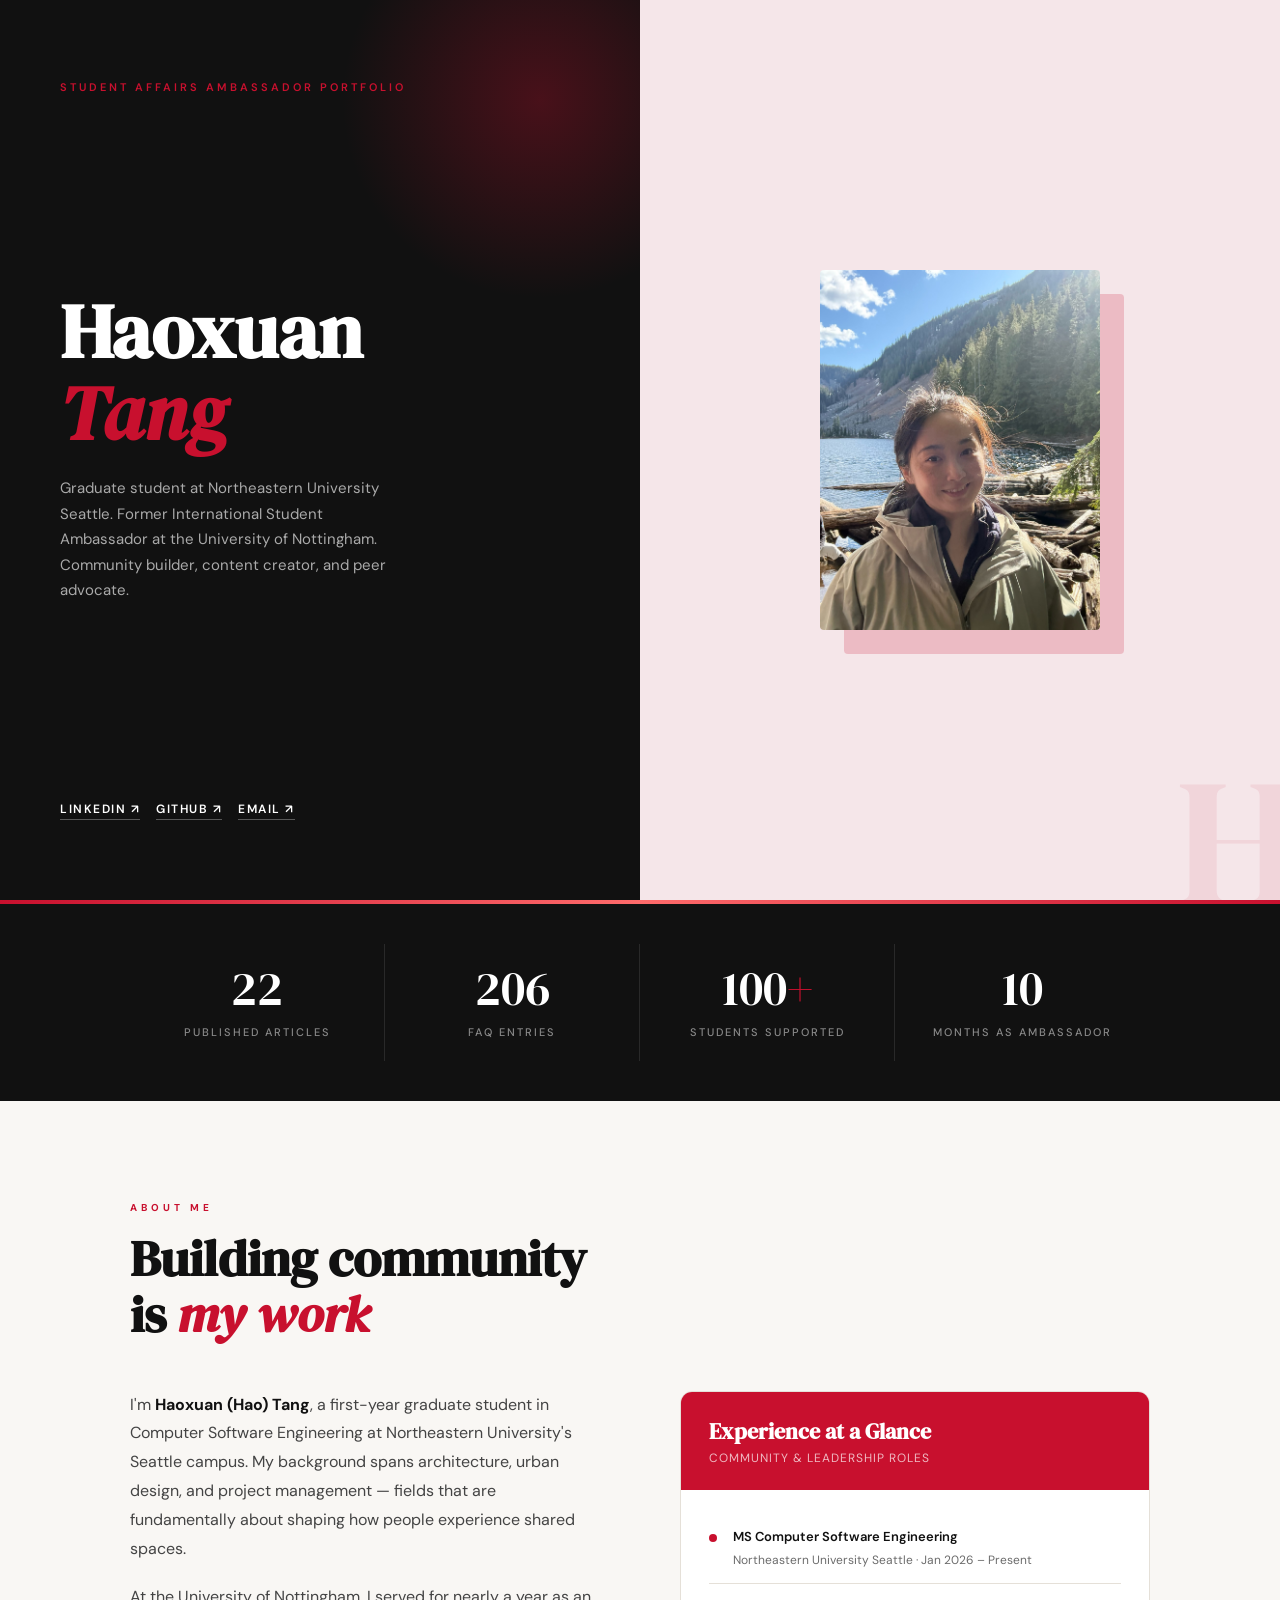
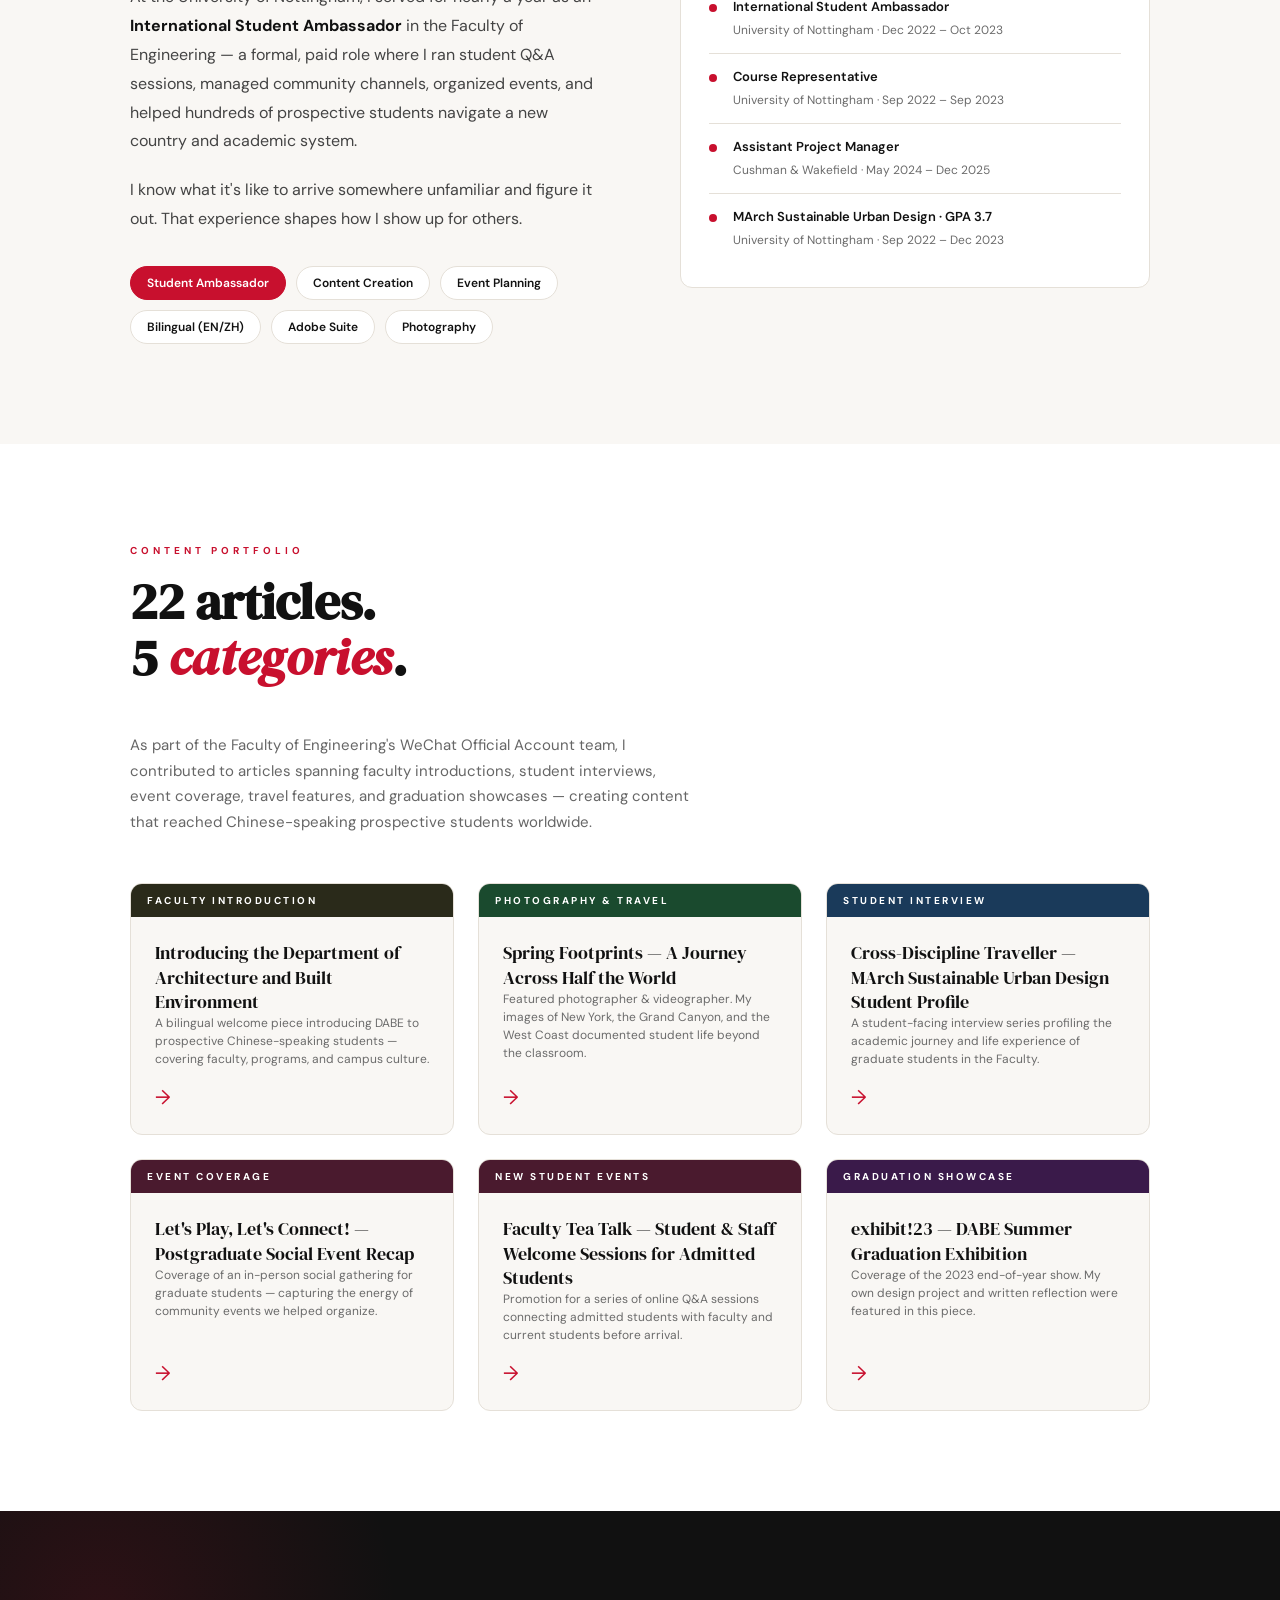
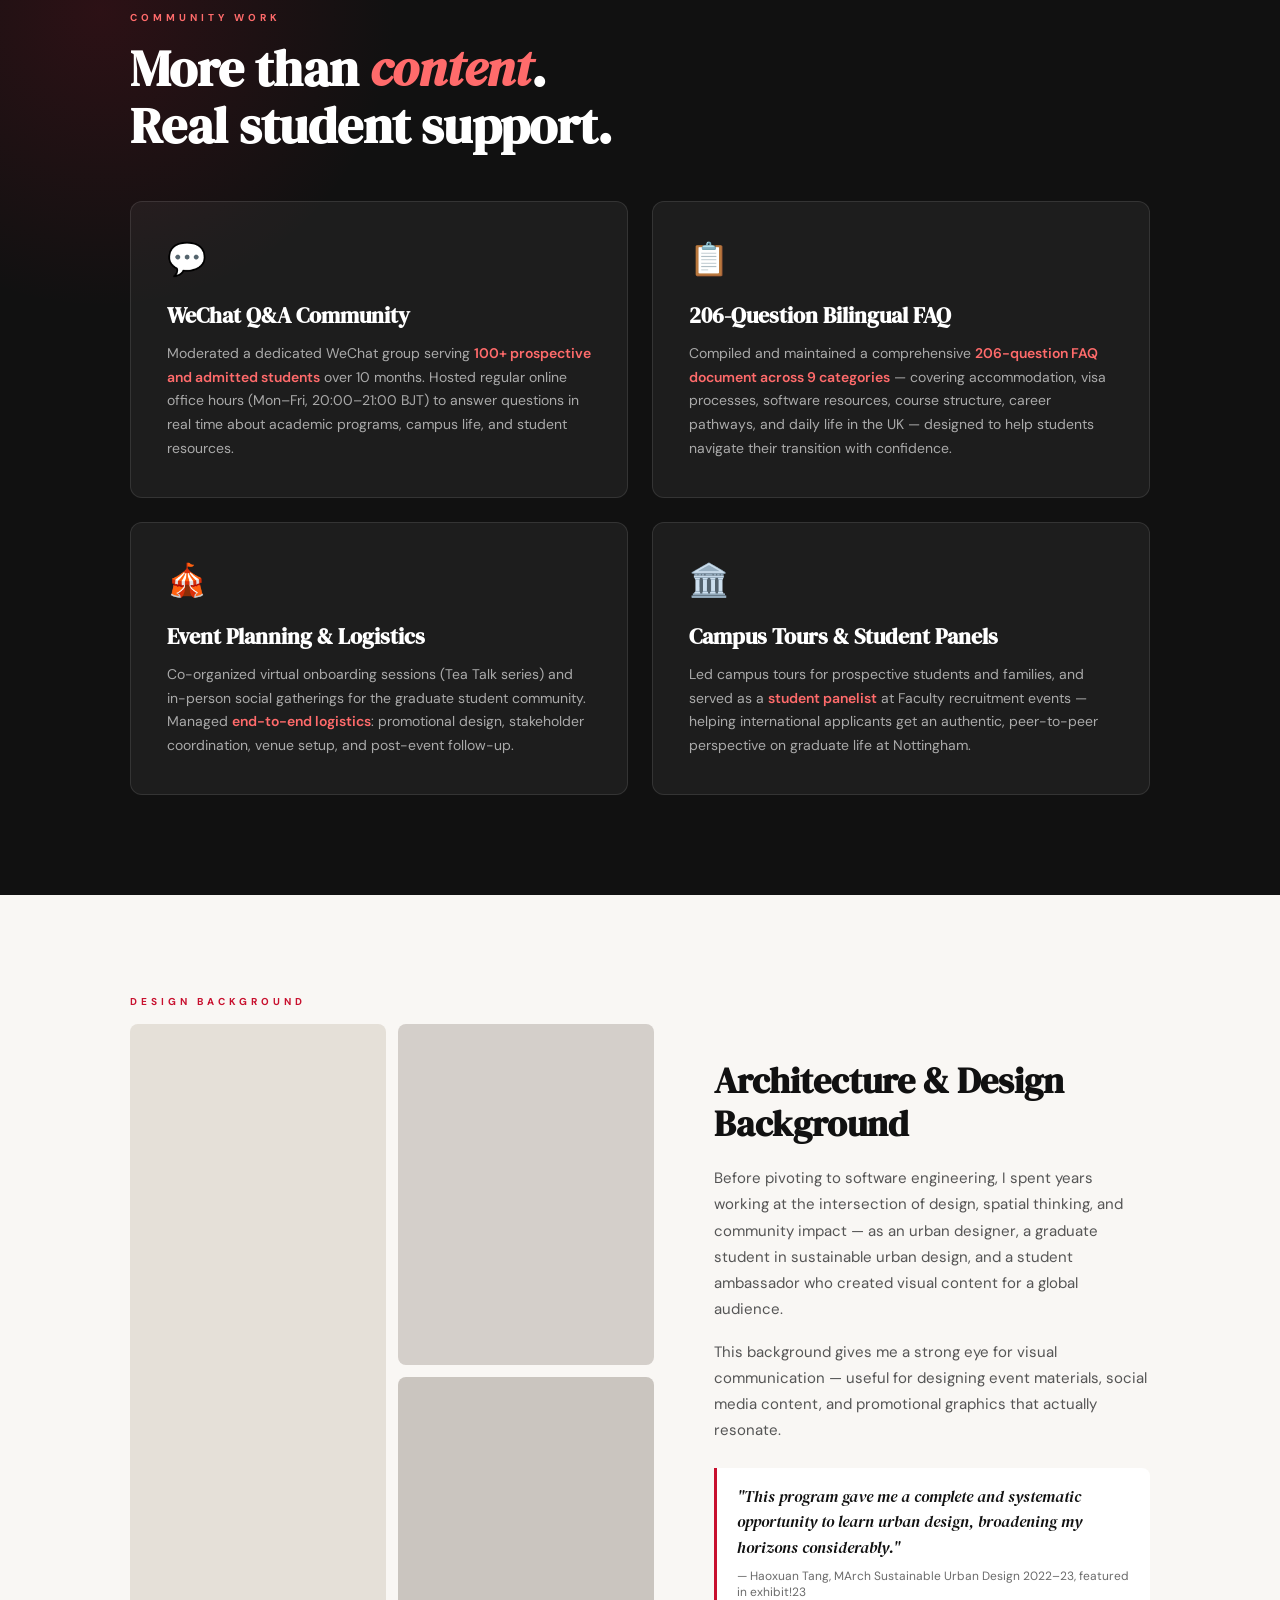
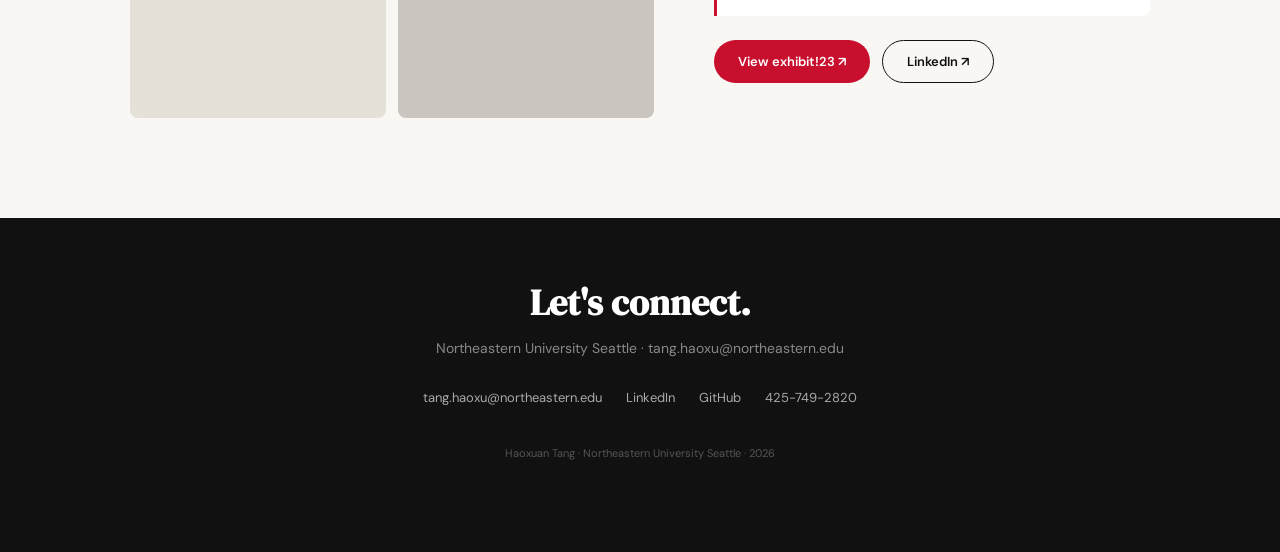
==== index.html @ a1c9014c "Add files via upload" ====
<!DOCTYPE html>
<html lang="en">
<head>
<meta charset="UTF-8">
<meta name="viewport" content="width=device-width, initial-scale=1.0">
<title>Haoxuan Tang — Student Affairs Ambassador Portfolio</title>
<link href="https://fonts.googleapis.com/css2?family=DM+Serif+Display:ital@0;1&family=DM+Sans:wght@300;400;500;600&display=swap" rel="stylesheet">
<style>
  :root {
    --red: #C8102E;
    --red-light: #f5e6e9;
    --black: #111111;
    --grey: #6b6b6b;
    --light: #f9f7f4;
    --white: #ffffff;
    --border: #e5e0d8;
  }

  * { margin: 0; padding: 0; box-sizing: border-box; }

  body {
    font-family: 'DM Sans', sans-serif;
    background: var(--light);
    color: var(--black);
    overflow-x: hidden;
  }

  /* HERO */
  .hero {
    min-height: 100vh;
    display: grid;
    grid-template-columns: 1fr 1fr;
    position: relative;
    overflow: hidden;
  }

  .hero-left {
    background: var(--black);
    padding: 80px 60px;
    display: flex;
    flex-direction: column;
    justify-content: space-between;
    position: relative;
    overflow: hidden;
  }

  .hero-left::before {
    content: '';
    position: absolute;
    top: -100px; right: -100px;
    width: 400px; height: 400px;
    border-radius: 50%;
    background: radial-gradient(circle, rgba(200,16,46,0.3) 0%, transparent 70%);
    pointer-events: none;
  }

  .hero-tag {
    font-size: 11px;
    font-weight: 600;
    letter-spacing: 3px;
    text-transform: uppercase;
    color: var(--red);
    opacity: 0;
    animation: fadeUp 0.8s 0.2s forwards;
  }

  .hero-name {
    font-family: 'DM Serif Display', serif;
    font-size: clamp(48px, 6vw, 80px);
    color: var(--white);
    line-height: 1.05;
    opacity: 0;
    animation: fadeUp 0.8s 0.4s forwards;
  }

  .hero-name em {
    font-style: italic;
    color: var(--red);
  }

  .hero-desc {
    font-size: 15px;
    color: #aaa;
    line-height: 1.7;
    max-width: 340px;
    opacity: 0;
    animation: fadeUp 0.8s 0.6s forwards;
  }

  .hero-links {
    display: flex;
    gap: 16px;
    opacity: 0;
    animation: fadeUp 0.8s 0.8s forwards;
  }

  .hero-link {
    font-size: 12px;
    font-weight: 600;
    letter-spacing: 1.5px;
    text-transform: uppercase;
    color: var(--white);
    text-decoration: none;
    border-bottom: 1px solid rgba(255,255,255,0.3);
    padding-bottom: 2px;
    transition: color 0.2s, border-color 0.2s;
  }
  .hero-link:hover { color: var(--red); border-color: var(--red); }

  .hero-right {
    background: var(--red-light);
    position: relative;
    overflow: hidden;
    display: flex;
    align-items: center;
    justify-content: center;
  }

  .hero-photo-wrap {
    width: 280px;
    height: 360px;
    border-radius: 4px;
    overflow: hidden;
    box-shadow: 24px 24px 0 rgba(200,16,46,0.2);
    opacity: 0;
    animation: fadeIn 1s 0.6s forwards;
    position: relative;
    z-index: 1;
  }

  .hero-photo-wrap img {
    width: 100%;
    height: 100%;
    object-fit: cover;
    object-position: center top;
    display: block;
  }

  .hero-deco {
    position: absolute;
    font-family: 'DM Serif Display', serif;
    font-size: 180px;
    color: rgba(200,16,46,0.08);
    bottom: -30px;
    right: -20px;
    line-height: 1;
    pointer-events: none;
  }

  /* SECTION LAYOUT */
  section {
    max-width: 1100px;
    margin: 0 auto;
    padding: 100px 40px;
  }

  .section-label {
    font-size: 10px;
    font-weight: 700;
    letter-spacing: 4px;
    text-transform: uppercase;
    color: var(--red);
    margin-bottom: 16px;
  }

  .section-title {
    font-family: 'DM Serif Display', serif;
    font-size: clamp(32px, 4vw, 52px);
    line-height: 1.1;
    color: var(--black);
    margin-bottom: 48px;
  }

  .section-title span {
    font-style: italic;
    color: var(--red);
  }

  /* STATS BAR */
  .stats-bar {
    background: var(--black);
    padding: 40px 0;
  }

  .stats-inner {
    max-width: 1100px;
    margin: 0 auto;
    padding: 0 40px;
    display: grid;
    grid-template-columns: repeat(4, 1fr);
    gap: 0;
  }

  .stat {
    text-align: center;
    padding: 20px;
    border-right: 1px solid rgba(255,255,255,0.1);
  }
  .stat:last-child { border-right: none; }

  .stat-num {
    font-family: 'DM Serif Display', serif;
    font-size: 48px;
    color: var(--white);
    display: block;
    line-height: 1;
    margin-bottom: 8px;
  }

  .stat-num em {
    color: var(--red);
    font-style: normal;
  }

  .stat-label {
    font-size: 11px;
    font-weight: 500;
    letter-spacing: 2px;
    text-transform: uppercase;
    color: #888;
  }

  /* ABOUT */
  .about-grid {
    display: grid;
    grid-template-columns: 1fr 1fr;
    gap: 80px;
    align-items: start;
  }

  .about-text p {
    font-size: 16px;
    line-height: 1.8;
    color: #444;
    margin-bottom: 20px;
  }

  .about-text p strong { color: var(--black); }

  .about-pills {
    display: flex;
    flex-wrap: wrap;
    gap: 10px;
    margin-top: 32px;
  }

  .pill {
    font-size: 12px;
    font-weight: 600;
    padding: 8px 16px;
    border-radius: 100px;
    background: var(--white);
    border: 1.5px solid var(--border);
    color: var(--black);
  }

  .pill.red { background: var(--red); color: var(--white); border-color: var(--red); }

  .about-card {
    background: var(--white);
    border: 1.5px solid var(--border);
    border-radius: 12px;
    overflow: hidden;
  }

  .about-card-header {
    background: var(--red);
    padding: 24px 28px;
  }

  .about-card-header h3 {
    font-family: 'DM Serif Display', serif;
    font-size: 22px;
    color: var(--white);
    margin-bottom: 4px;
  }

  .about-card-header p {
    font-size: 12px;
    color: rgba(255,255,255,0.7);
    letter-spacing: 1px;
  }

  .about-card-body {
    padding: 24px 28px;
  }

  .timeline-item {
    display: flex;
    gap: 16px;
    padding: 14px 0;
    border-bottom: 1px solid var(--border);
  }
  .timeline-item:last-child { border-bottom: none; }

  .timeline-dot {
    width: 8px;
    height: 8px;
    border-radius: 50%;
    background: var(--red);
    margin-top: 6px;
    flex-shrink: 0;
  }

  .timeline-text strong {
    display: block;
    font-size: 13px;
    font-weight: 600;
    color: var(--black);
    margin-bottom: 3px;
  }

  .timeline-text span {
    font-size: 12px;
    color: var(--grey);
  }

  /* ARTICLES GRID */
  .articles-section {
    background: var(--white);
    padding: 100px 0;
  }

  .articles-inner {
    max-width: 1100px;
    margin: 0 auto;
    padding: 0 40px;
  }

  .articles-grid {
    display: grid;
    grid-template-columns: repeat(3, 1fr);
    gap: 24px;
  }

  .article-card {
    border: 1.5px solid var(--border);
    border-radius: 12px;
    overflow: hidden;
    text-decoration: none;
    color: inherit;
    background: var(--light);
    transition: transform 0.2s, box-shadow 0.2s, border-color 0.2s;
    display: flex;
    flex-direction: column;
  }

  .article-card:hover {
    transform: translateY(-4px);
    box-shadow: 0 16px 40px rgba(0,0,0,0.08);
    border-color: var(--red);
  }

  .article-cat {
    padding: 10px 16px;
    font-size: 10px;
    font-weight: 700;
    letter-spacing: 2.5px;
    text-transform: uppercase;
    color: var(--white);
    background: var(--black);
  }

  .article-cat.photography { background: #1a4a2e; }
  .article-cat.interview { background: #1a3a5a; }
  .article-cat.event { background: #4a1a2e; }
  .article-cat.intro { background: #2a2a1a; }
  .article-cat.graduation { background: #3a1a4a; }

  .article-body {
    padding: 24px;
    flex: 1;
    display: flex;
    flex-direction: column;
    justify-content: space-between;
    gap: 16px;
  }

  .article-title {
    font-family: 'DM Serif Display', serif;
    font-size: 18px;
    line-height: 1.35;
    color: var(--black);
  }

  .article-note {
    font-size: 12px;
    color: var(--grey);
    line-height: 1.5;
  }

  .article-arrow {
    font-size: 20px;
    color: var(--red);
    margin-top: auto;
  }

  /* COMMUNITY SECTION */
  .community-section {
    background: var(--black);
    padding: 100px 0;
    position: relative;
    overflow: hidden;
  }

  .community-section::before {
    content: '';
    position: absolute;
    top: -200px; left: -200px;
    width: 600px; height: 600px;
    border-radius: 50%;
    background: radial-gradient(circle, rgba(200,16,46,0.15) 0%, transparent 70%);
    pointer-events: none;
  }

  .community-inner {
    max-width: 1100px;
    margin: 0 auto;
    padding: 0 40px;
    position: relative;
    z-index: 1;
  }

  .community-inner .section-label { color: #ff6b6b; }
  .community-inner .section-title { color: var(--white); }
  .community-inner .section-title span { color: #ff6b6b; }

  .community-grid {
    display: grid;
    grid-template-columns: 1fr 1fr;
    gap: 24px;
  }

  .community-card {
    background: rgba(255,255,255,0.05);
    border: 1px solid rgba(255,255,255,0.1);
    border-radius: 12px;
    padding: 36px;
    transition: background 0.2s, border-color 0.2s;
  }

  .community-card:hover {
    background: rgba(200,16,46,0.1);
    border-color: rgba(200,16,46,0.4);
  }

  .community-icon {
    font-size: 32px;
    margin-bottom: 20px;
  }

  .community-card h3 {
    font-family: 'DM Serif Display', serif;
    font-size: 22px;
    color: var(--white);
    margin-bottom: 12px;
  }

  .community-card p {
    font-size: 14px;
    color: #aaa;
    line-height: 1.7;
  }

  .community-highlight {
    color: #ff6b6b;
    font-weight: 600;
  }

  /* EXHIBIT SECTION */
  .exhibit-section {
    padding: 100px 0;
    background: var(--light);
  }

  .exhibit-inner {
    max-width: 1100px;
    margin: 0 auto;
    padding: 0 40px;
  }

  .exhibit-grid {
    display: grid;
    grid-template-columns: 1.2fr 1fr;
    gap: 60px;
    align-items: center;
  }

  .exhibit-images {
    display: grid;
    grid-template-columns: 1fr 1fr;
    gap: 12px;
  }

  .exhibit-img {
    border-radius: 8px;
    overflow: hidden;
    background: var(--border);
    aspect-ratio: 3/4;
  }

  .exhibit-img img {
    width: 100%;
    height: 100%;
    object-fit: cover;
    display: block;
  }

  .exhibit-img.tall {
    grid-row: span 2;
    aspect-ratio: auto;
  }

  .exhibit-text h2 {
    font-family: 'DM Serif Display', serif;
    font-size: 36px;
    color: var(--black);
    line-height: 1.2;
    margin-bottom: 20px;
  }

  .exhibit-text p {
    font-size: 15px;
    color: #555;
    line-height: 1.75;
    margin-bottom: 16px;
  }

  .exhibit-quote {
    border-left: 3px solid var(--red);
    padding: 16px 20px;
    background: var(--white);
    border-radius: 0 8px 8px 0;
    margin: 24px 0;
  }

  .exhibit-quote p {
    font-family: 'DM Serif Display', serif;
    font-style: italic;
    font-size: 16px;
    color: var(--black);
    line-height: 1.6;
    margin: 0;
  }

  .exhibit-quote cite {
    display: block;
    font-size: 12px;
    font-style: normal;
    color: var(--grey);
    margin-top: 8px;
    font-family: 'DM Sans', sans-serif;
  }

  .btn {
    display: inline-flex;
    align-items: center;
    gap: 8px;
    font-size: 13px;
    font-weight: 600;
    padding: 12px 24px;
    border-radius: 100px;
    text-decoration: none;
    transition: all 0.2s;
  }

  .btn-red {
    background: var(--red);
    color: var(--white);
  }
  .btn-red:hover { background: #a00c24; transform: translateY(-2px); }

  .btn-outline {
    background: transparent;
    color: var(--black);
    border: 1.5px solid var(--black);
  }
  .btn-outline:hover { background: var(--black); color: var(--white); }

  /* FOOTER */
  footer {
    background: var(--black);
    padding: 60px 40px;
    text-align: center;
  }

  footer h2 {
    font-family: 'DM Serif Display', serif;
    font-size: 36px;
    color: var(--white);
    margin-bottom: 12px;
  }

  footer p {
    font-size: 14px;
    color: #888;
    margin-bottom: 32px;
  }

  footer .footer-links {
    display: flex;
    justify-content: center;
    gap: 24px;
    flex-wrap: wrap;
  }

  footer a {
    font-size: 13px;
    color: #aaa;
    text-decoration: none;
    transition: color 0.2s;
  }
  footer a:hover { color: var(--red); }

  /* DIVIDER */
  .red-stripe {
    height: 4px;
    background: linear-gradient(90deg, var(--red) 0%, #ff6b6b 50%, var(--red) 100%);
  }

  /* ANIMATIONS */
  @keyframes fadeUp {
    from { opacity: 0; transform: translateY(24px); }
    to { opacity: 1; transform: translateY(0); }
  }

  @keyframes fadeIn {
    from { opacity: 0; }
    to { opacity: 1; }
  }

  /* RESPONSIVE */
  @media (max-width: 768px) {
    .hero { grid-template-columns: 1fr; }
    .hero-right { display: none; }
    .hero-left { padding: 60px 32px; min-height: 100vh; }
    .stats-inner { grid-template-columns: repeat(2, 1fr); }
    .about-grid { grid-template-columns: 1fr; gap: 40px; }
    .articles-grid { grid-template-columns: 1fr; }
    .community-grid { grid-template-columns: 1fr; }
    .exhibit-grid { grid-template-columns: 1fr; }
    section { padding: 60px 24px; }
  }
</style>
</head>
<body>

<!-- HERO -->
<div class="hero">
  <div class="hero-left">
    <div class="hero-tag">Student Affairs Ambassador Portfolio</div>
    <div>
      <h1 class="hero-name">Haoxuan<br><em>Tang</em></h1>
      <p class="hero-desc" style="margin-top: 24px;">
        Graduate student at Northeastern University Seattle. Former International Student Ambassador at the University of Nottingham. Community builder, content creator, and peer advocate.
      </p>
    </div>
    <div class="hero-links">
      <a class="hero-link" href="https://linkedin.com/in/haoxuan-tang" target="_blank">LinkedIn ↗</a>
      <a class="hero-link" href="https://github.com/thxsyyd" target="_blank">GitHub ↗</a>
      <a class="hero-link" href="mailto:tang.haoxu@northeastern.edu">Email ↗</a>
    </div>
  </div>
  <div class="hero-right">
    <div class="hero-photo-wrap">
      <img src="photo.jpg" alt="Haoxuan Tang">
    </div>
    <div class="hero-deco">H</div>
  </div>
</div>

<div class="red-stripe"></div>

<!-- STATS -->
<div class="stats-bar">
  <div class="stats-inner">
    <div class="stat">
      <span class="stat-num">22</span>
      <span class="stat-label">Published Articles</span>
    </div>
    <div class="stat">
      <span class="stat-num">206</span>
      <span class="stat-label">FAQ Entries</span>
    </div>
    <div class="stat">
      <span class="stat-num">100<em>+</em></span>
      <span class="stat-label">Students Supported</span>
    </div>
    <div class="stat">
      <span class="stat-num">10</span>
      <span class="stat-label">Months as Ambassador</span>
    </div>
  </div>
</div>

<!-- ABOUT -->
<section>
  <div class="section-label">About Me</div>
  <h2 class="section-title">Building community<br>is <span>my work</span></h2>
  <div class="about-grid">
    <div class="about-text">
      <p>
        I'm <strong>Haoxuan (Hao) Tang</strong>, a first-year graduate student in Computer Software Engineering at Northeastern University's Seattle campus. My background spans architecture, urban design, and project management — fields that are fundamentally about shaping how people experience shared spaces.
      </p>
      <p>
        At the University of Nottingham, I served for nearly a year as an <strong>International Student Ambassador</strong> in the Faculty of Engineering — a formal, paid role where I ran student Q&A sessions, managed community channels, organized events, and helped hundreds of prospective students navigate a new country and academic system.
      </p>
      <p>
        I know what it's like to arrive somewhere unfamiliar and figure it out. That experience shapes how I show up for others.
      </p>
      <div class="about-pills">
        <span class="pill red">Student Ambassador</span>
        <span class="pill">Content Creation</span>
        <span class="pill">Event Planning</span>
        <span class="pill">Bilingual (EN/ZH)</span>
        <span class="pill">Adobe Suite</span>
        <span class="pill">Photography</span>
      </div>
    </div>
    <div class="about-card">
      <div class="about-card-header">
        <h3>Experience at a Glance</h3>
        <p>COMMUNITY & LEADERSHIP ROLES</p>
      </div>
      <div class="about-card-body">
        <div class="timeline-item">
          <div class="timeline-dot"></div>
          <div class="timeline-text">
            <strong>MS Computer Software Engineering</strong>
            <span>Northeastern University Seattle · Jan 2026 – Present</span>
          </div>
        </div>
        <div class="timeline-item">
          <div class="timeline-dot"></div>
          <div class="timeline-text">
            <strong>International Student Ambassador</strong>
            <span>University of Nottingham · Dec 2022 – Oct 2023</span>
          </div>
        </div>
        <div class="timeline-item">
          <div class="timeline-dot"></div>
          <div class="timeline-text">
            <strong>Course Representative</strong>
            <span>University of Nottingham · Sep 2022 – Sep 2023</span>
          </div>
        </div>
        <div class="timeline-item">
          <div class="timeline-dot"></div>
          <div class="timeline-text">
            <strong>Assistant Project Manager</strong>
            <span>Cushman & Wakefield · May 2024 – Dec 2025</span>
          </div>
        </div>
        <div class="timeline-item">
          <div class="timeline-dot"></div>
          <div class="timeline-text">
            <strong>MArch Sustainable Urban Design · GPA 3.7</strong>
            <span>University of Nottingham · Sep 2022 – Dec 2023</span>
          </div>
        </div>
      </div>
    </div>
  </div>
</section>

<!-- ARTICLES -->
<div class="articles-section">
  <div class="articles-inner">
    <div class="section-label">Content Portfolio</div>
    <h2 class="section-title">22 articles.<br>5 <span>categories</span>.</h2>
    <p style="font-size: 15px; color: #666; max-width: 560px; line-height: 1.7; margin-bottom: 48px;">
      As part of the Faculty of Engineering's WeChat Official Account team, I contributed to articles spanning faculty introductions, student interviews, event coverage, travel features, and graduation showcases — creating content that reached Chinese-speaking prospective students worldwide.
    </p>
    <div class="articles-grid">

      <a class="article-card" href="https://mp.weixin.qq.com/s/pUFeaziDn0aZ1Q9PI30xNg" target="_blank">
        <div class="article-cat intro">Faculty Introduction</div>
        <div class="article-body">
          <div>
            <div class="article-title">Introducing the Department of Architecture and Built Environment</div>
            <p class="article-note">A bilingual welcome piece introducing DABE to prospective Chinese-speaking students — covering faculty, programs, and campus culture.</p>
          </div>
          <div class="article-arrow">→</div>
        </div>
      </a>

      <a class="article-card" href="https://mp.weixin.qq.com/s/BxEfrUN9aWN9B1WUOaKZow" target="_blank">
        <div class="article-cat photography">Photography & Travel</div>
        <div class="article-body">
          <div>
            <div class="article-title">Spring Footprints — A Journey Across Half the World</div>
            <p class="article-note">Featured photographer & videographer. My images of New York, the Grand Canyon, and the West Coast documented student life beyond the classroom.</p>
          </div>
          <div class="article-arrow">→</div>
        </div>
      </a>

      <a class="article-card" href="https://mp.weixin.qq.com/s/5hW7W_nUIax9yd9GjvuDyg" target="_blank">
        <div class="article-cat interview">Student Interview</div>
        <div class="article-body">
          <div>
            <div class="article-title">Cross-Discipline Traveller — MArch Sustainable Urban Design Student Profile</div>
            <p class="article-note">A student-facing interview series profiling the academic journey and life experience of graduate students in the Faculty.</p>
          </div>
          <div class="article-arrow">→</div>
        </div>
      </a>

      <a class="article-card" href="https://mp.weixin.qq.com/s/C7ZsGOHgADBNdX8War-DRA" target="_blank">
        <div class="article-cat event">Event Coverage</div>
        <div class="article-body">
          <div>
            <div class="article-title">Let's Play, Let's Connect! — Postgraduate Social Event Recap</div>
            <p class="article-note">Coverage of an in-person social gathering for graduate students — capturing the energy of community events we helped organize.</p>
          </div>
          <div class="article-arrow">→</div>
        </div>
      </a>

      <a class="article-card" href="https://mp.weixin.qq.com/s/-G84pFWUOhnH3OxMvIGQ-g" target="_blank">
        <div class="article-cat event">New Student Events</div>
        <div class="article-body">
          <div>
            <div class="article-title">Faculty Tea Talk — Student & Staff Welcome Sessions for Admitted Students</div>
            <p class="article-note">Promotion for a series of online Q&A sessions connecting admitted students with faculty and current students before arrival.</p>
          </div>
          <div class="article-arrow">→</div>
        </div>
      </a>

      <a class="article-card" href="https://mp.weixin.qq.com/s?__biz=Mzk0NDMyMDE4Nw==&mid=2247501667&idx=5&sn=88e5f6a3615aaffca00acece2029efa9" target="_blank">
        <div class="article-cat graduation">Graduation Showcase</div>
        <div class="article-body">
          <div>
            <div class="article-title">exhibit!23 — DABE Summer Graduation Exhibition</div>
            <p class="article-note">Coverage of the 2023 end-of-year show. My own design project and written reflection were featured in this piece.</p>
          </div>
          <div class="article-arrow">→</div>
        </div>
      </a>

    </div>
  </div>
</div>

<!-- COMMUNITY -->
<div class="community-section">
  <div class="community-inner">
    <div class="section-label">Community Work</div>
    <h2 class="section-title">More than <span>content</span>.<br>Real student support.</h2>
    <div class="community-grid">

      <div class="community-card">
        <div class="community-icon">💬</div>
        <h3>WeChat Q&A Community</h3>
        <p>
          Moderated a dedicated WeChat group serving <span class="community-highlight">100+ prospective and admitted students</span> over 10 months. Hosted regular online office hours (Mon–Fri, 20:00–21:00 BJT) to answer questions in real time about academic programs, campus life, and student resources.
        </p>
      </div>

      <div class="community-card">
        <div class="community-icon">📋</div>
        <h3>206-Question Bilingual FAQ</h3>
        <p>
          Compiled and maintained a comprehensive <span class="community-highlight">206-question FAQ document across 9 categories</span> — covering accommodation, visa processes, software resources, course structure, career pathways, and daily life in the UK — designed to help students navigate their transition with confidence.
        </p>
      </div>

      <div class="community-card">
        <div class="community-icon">🎪</div>
        <h3>Event Planning & Logistics</h3>
        <p>
          Co-organized virtual onboarding sessions (Tea Talk series) and in-person social gatherings for the graduate student community. Managed <span class="community-highlight">end-to-end logistics</span>: promotional design, stakeholder coordination, venue setup, and post-event follow-up.
        </p>
      </div>

      <div class="community-card">
        <div class="community-icon">🏛️</div>
        <h3>Campus Tours & Student Panels</h3>
        <p>
          Led campus tours for prospective students and families, and served as a <span class="community-highlight">student panelist</span> at Faculty recruitment events — helping international applicants get an authentic, peer-to-peer perspective on graduate life at Nottingham.
        </p>
      </div>

    </div>
  </div>
</div>

<!-- EXHIBIT -->
<div class="exhibit-section">
  <div class="exhibit-inner">
    <div class="section-label">Design Background</div>
    <div class="exhibit-grid">
      <div class="exhibit-images">
        <div class="exhibit-img tall">
          <img src="https://www.nottingham.ac.uk/engineering/images/2023-abe-exhibit/postgraduate-taught/ruoming-fang/3-perspective.png"
               alt="exhibit!23 postgraduate project"
               onerror="this.style.display='none'; this.parentElement.style.background='#e5e0d8';">
        </div>
        <div class="exhibit-img">
          <img src="https://www.nottingham.ac.uk/engineering/images/2023-abe-exhibit/year-three/michael-tanjaya/4-view-from-across-the-river.png"
               alt="exhibit!23 year three project"
               onerror="this.style.display='none'; this.parentElement.style.background='#d4cfca';">
        </div>
        <div class="exhibit-img">
          <img src="https://www.nottingham.ac.uk/engineering/images/2023-abe-exhibit/year-five/anna-longley/2-marshland.png"
               alt="exhibit!23 year five project"
               onerror="this.style.display='none'; this.parentElement.style.background='#cac5bf';">
        </div>
      </div>
      <div class="exhibit-text">
        <h2>Architecture & Design Background</h2>
        <p>
          Before pivoting to software engineering, I spent years working at the intersection of design, spatial thinking, and community impact — as an urban designer, a graduate student in sustainable urban design, and a student ambassador who created visual content for a global audience.
        </p>
        <p>
          This background gives me a strong eye for visual communication — useful for designing event materials, social media content, and promotional graphics that actually resonate.
        </p>
        <div class="exhibit-quote">
          <p>"This program gave me a complete and systematic opportunity to learn urban design, broadening my horizons considerably."</p>
          <cite>— Haoxuan Tang, MArch Sustainable Urban Design 2022–23, featured in exhibit!23</cite>
        </div>
        <div style="display: flex; gap: 12px; flex-wrap: wrap; margin-top: 8px;">
          <a class="btn btn-red" href="https://www.nottingham.ac.uk/engineering/departments/abe/exhibitions/2023/index.aspx" target="_blank">View exhibit!23 ↗</a>
          <a class="btn btn-outline" href="https://linkedin.com/in/haoxuan-tang" target="_blank">LinkedIn ↗</a>
        </div>
      </div>
    </div>
  </div>
</div>

<!-- FOOTER -->
<footer>
  <h2>Let's connect.</h2>
  <p>Northeastern University Seattle · tang.haoxu@northeastern.edu</p>
  <div class="footer-links">
    <a href="mailto:tang.haoxu@northeastern.edu">tang.haoxu@northeastern.edu</a>
    <a href="https://linkedin.com/in/haoxuan-tang" target="_blank">LinkedIn</a>
    <a href="https://github.com/thxsyyd" target="_blank">GitHub</a>
    <a href="tel:4257492820">425-749-2820</a>
  </div>
  <p style="margin-top: 40px; font-size: 11px; color: #555;">
    Haoxuan Tang · Northeastern University Seattle · 2026
  </p>
</footer>

</body>
</html>
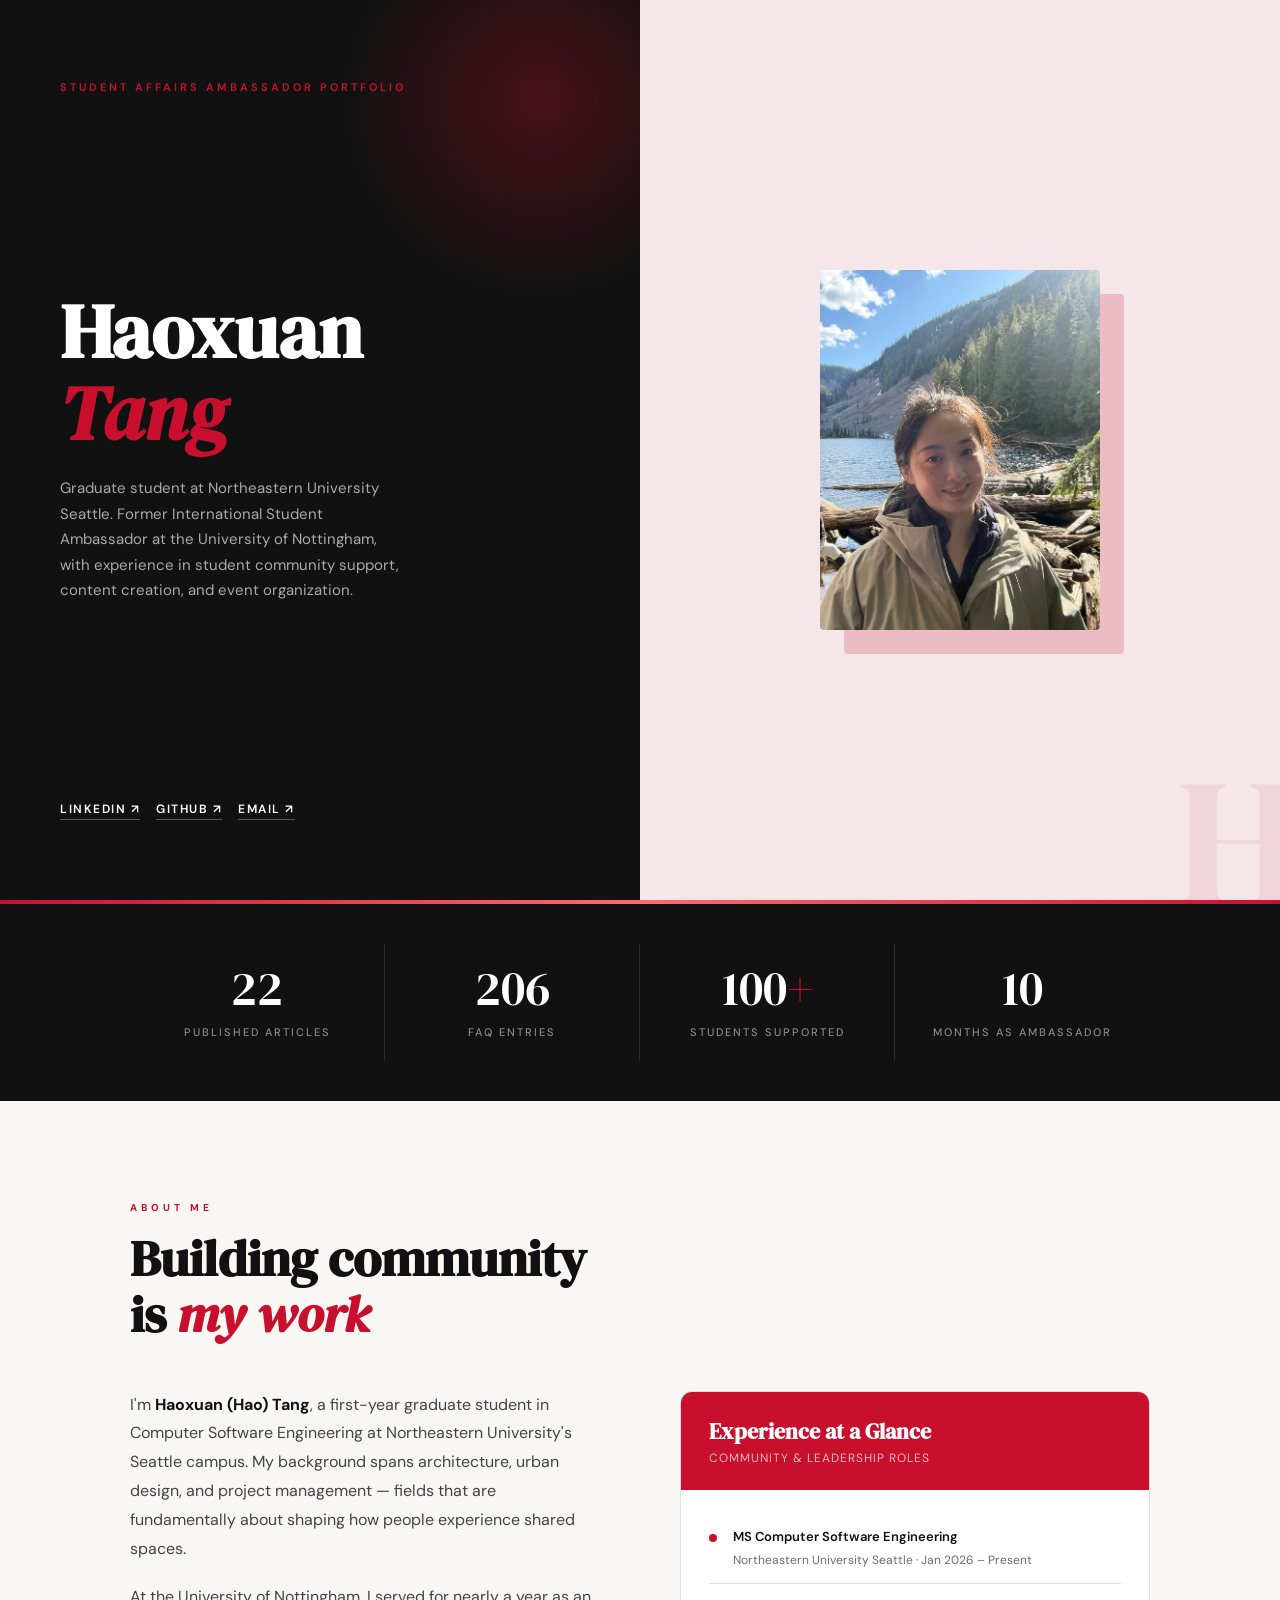
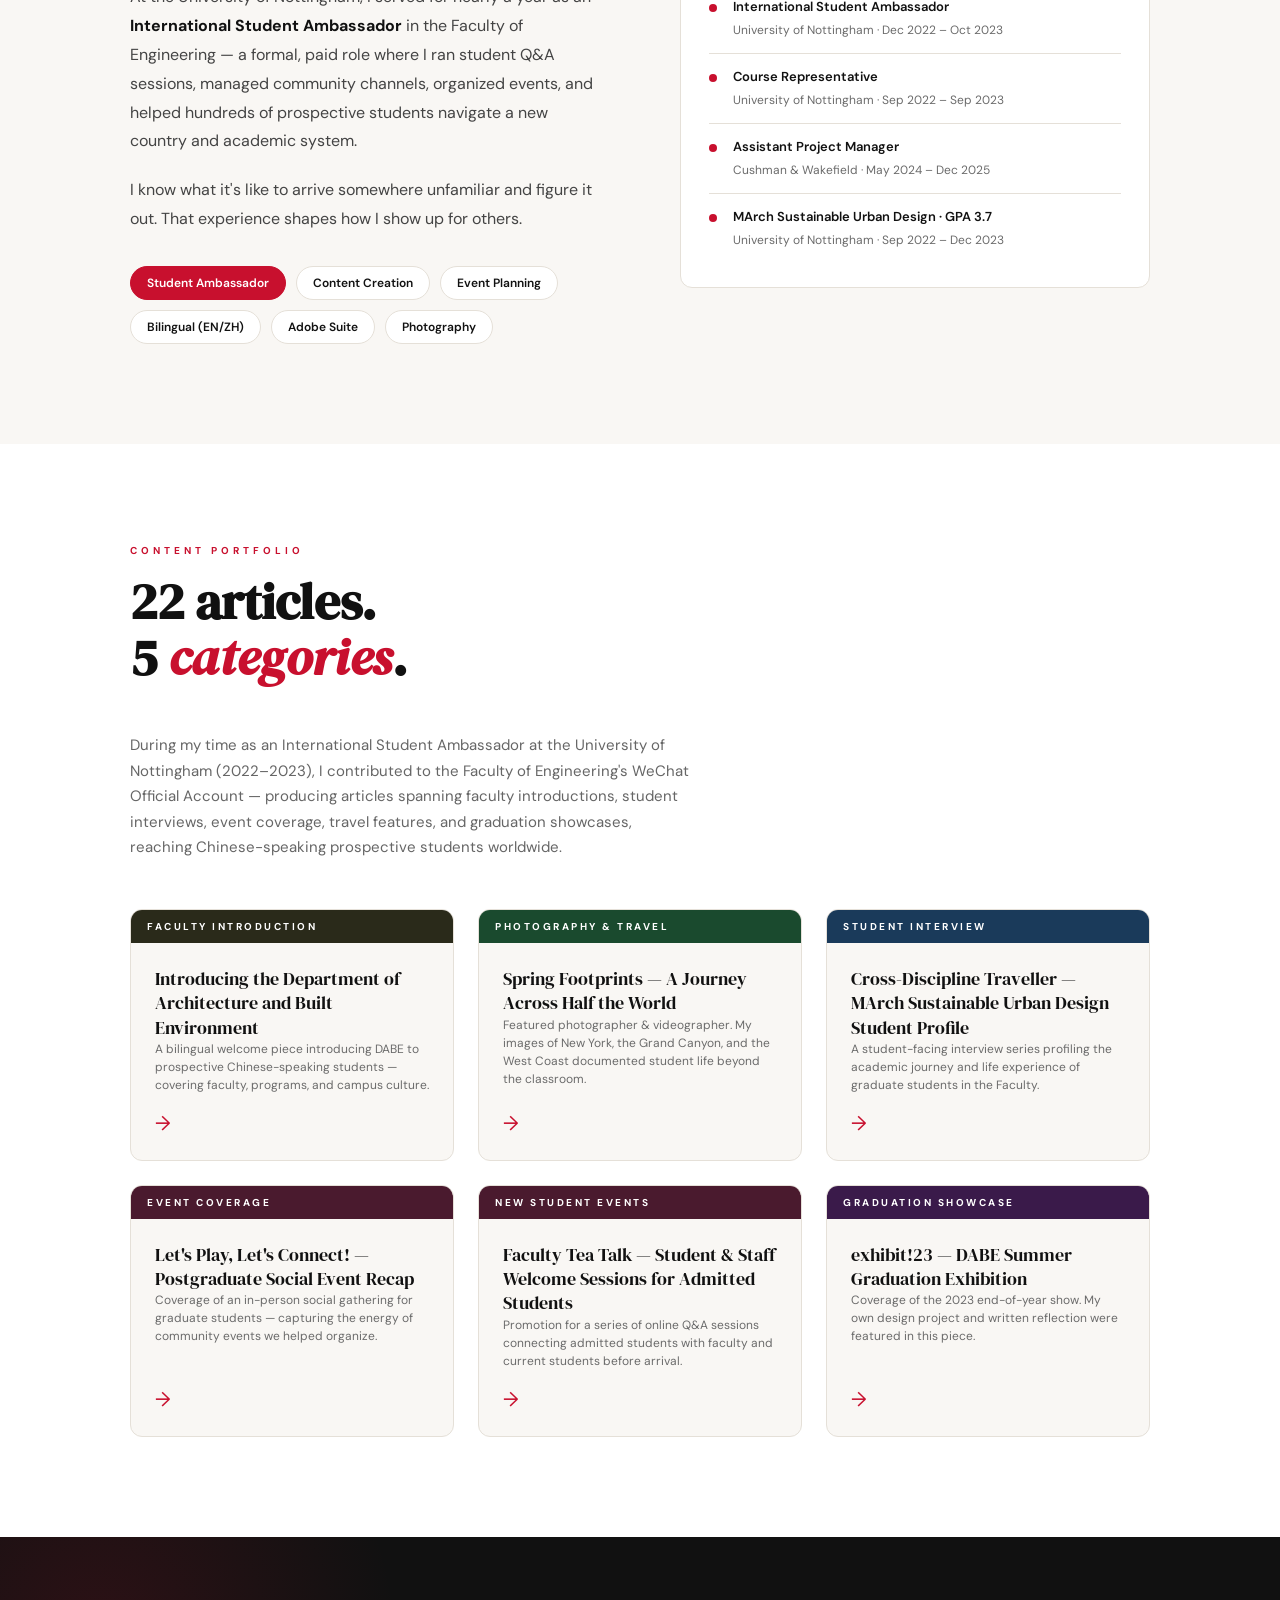
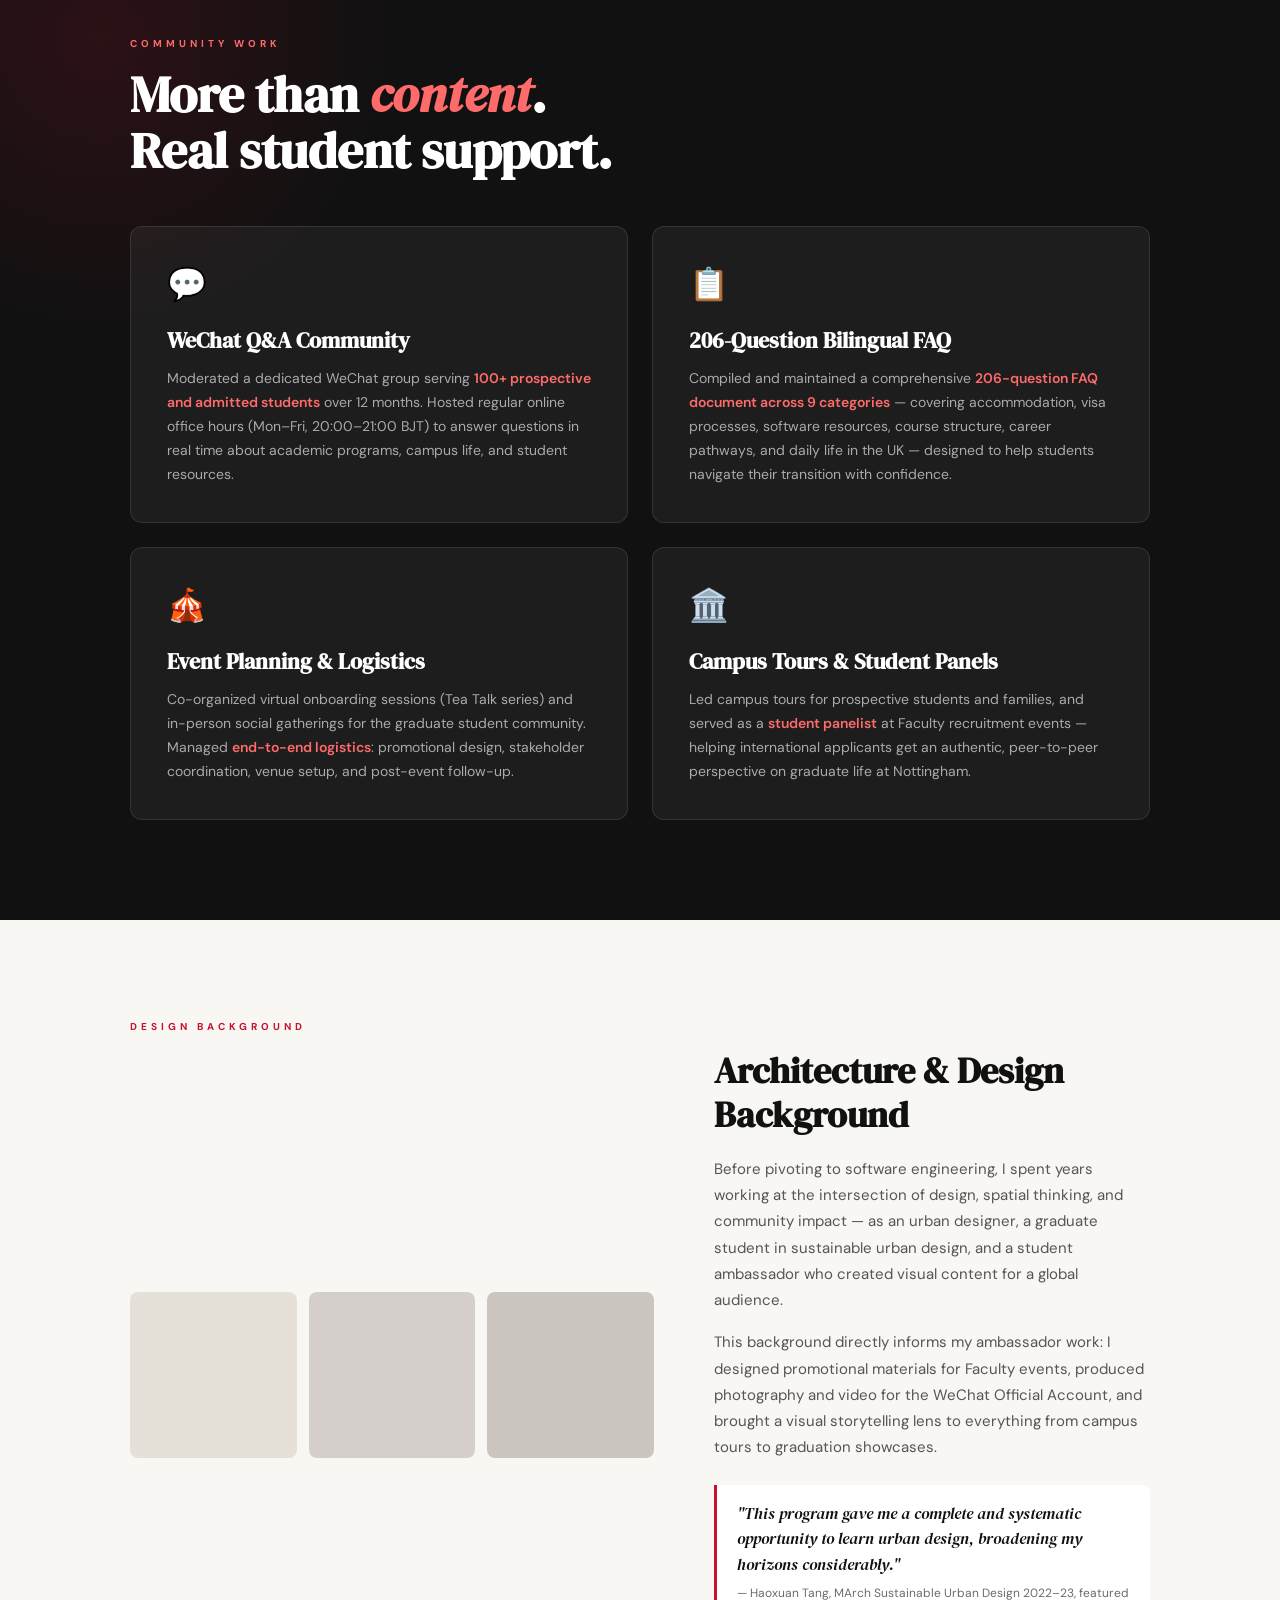
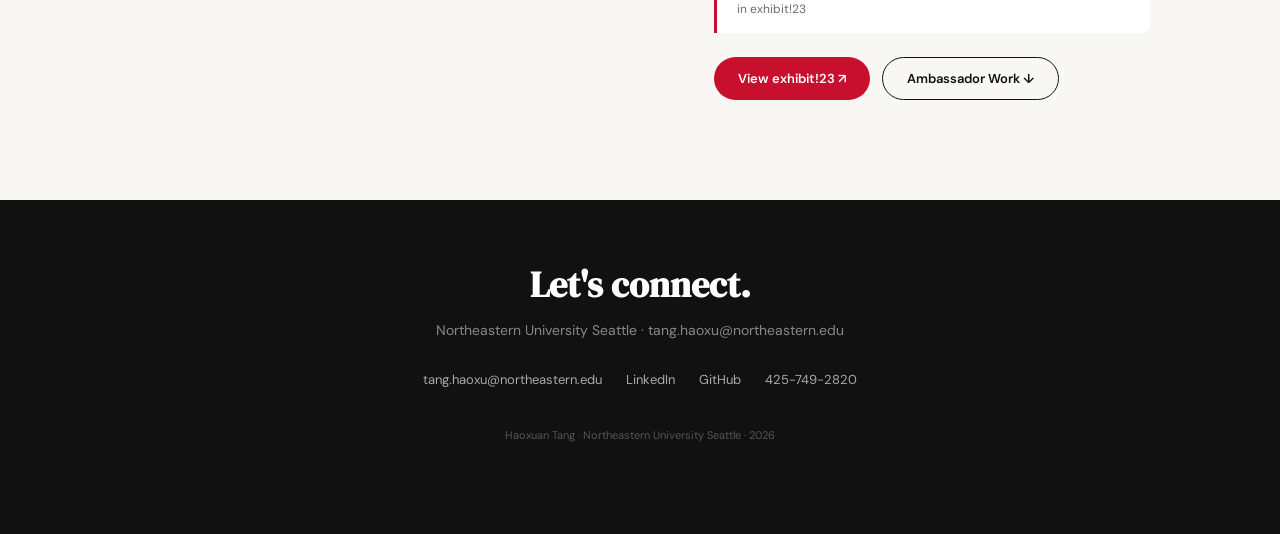
==== commit 07e34a7c: "Add files via upload" ====
--- a/index.html
+++ b/index.html
@@ -252,8 +252,12 @@
     background: var(--white);
     border: 1.5px solid var(--border);
     color: var(--black);
-  }
-
+    text-decoration: none;
+    transition: background 0.2s, border-color 0.2s, color 0.2s;
+    cursor: pointer;
+  }
+
+  a.pill:hover { background: var(--black); color: var(--white); border-color: var(--black); }
   .pill.red { background: var(--red); color: var(--white); border-color: var(--red); }
 
   .about-card {
@@ -652,7 +656,7 @@
     <div>
       <h1 class="hero-name">Haoxuan<br><em>Tang</em></h1>
       <p class="hero-desc" style="margin-top: 24px;">
-        Graduate student at Northeastern University Seattle. Former International Student Ambassador at the University of Nottingham. Community builder, content creator, and peer advocate.
+        Graduate student at Northeastern University Seattle. Former International Student Ambassador at the University of Nottingham, with experience in student community support, content creation, and event organization.
       </p>
     </div>
     <div class="hero-links">
@@ -710,11 +714,11 @@
       </p>
       <div class="about-pills">
         <span class="pill red">Student Ambassador</span>
-        <span class="pill">Content Creation</span>
-        <span class="pill">Event Planning</span>
+        <a class="pill" href="#articles">Content Creation</a>
+        <a class="pill" href="#community">Event Planning</a>
         <span class="pill">Bilingual (EN/ZH)</span>
-        <span class="pill">Adobe Suite</span>
-        <span class="pill">Photography</span>
+        <a class="pill" href="#design">Adobe Suite</a>
+        <a class="pill" href="#articles">Photography</a>
       </div>
     </div>
     <div class="about-card">
@@ -764,12 +768,12 @@
 </section>
 
 <!-- ARTICLES -->
-<div class="articles-section">
+<div class="articles-section" id="articles">
   <div class="articles-inner">
     <div class="section-label">Content Portfolio</div>
     <h2 class="section-title">22 articles.<br>5 <span>categories</span>.</h2>
     <p style="font-size: 15px; color: #666; max-width: 560px; line-height: 1.7; margin-bottom: 48px;">
-      As part of the Faculty of Engineering's WeChat Official Account team, I contributed to articles spanning faculty introductions, student interviews, event coverage, travel features, and graduation showcases — creating content that reached Chinese-speaking prospective students worldwide.
+      During my time as an International Student Ambassador at the University of Nottingham (2022–2023), I contributed to the Faculty of Engineering's WeChat Official Account — producing articles spanning faculty introductions, student interviews, event coverage, travel features, and graduation showcases, reaching Chinese-speaking prospective students worldwide.
     </p>
     <div class="articles-grid">
 
@@ -844,7 +848,7 @@
 </div>
 
 <!-- COMMUNITY -->
-<div class="community-section">
+<div class="community-section" id="community">
   <div class="community-inner">
     <div class="section-label">Community Work</div>
     <h2 class="section-title">More than <span>content</span>.<br>Real student support.</h2>
@@ -854,7 +858,7 @@
         <div class="community-icon">💬</div>
         <h3>WeChat Q&A Community</h3>
         <p>
-          Moderated a dedicated WeChat group serving <span class="community-highlight">100+ prospective and admitted students</span> over 10 months. Hosted regular online office hours (Mon–Fri, 20:00–21:00 BJT) to answer questions in real time about academic programs, campus life, and student resources.
+          Moderated a dedicated WeChat group serving <span class="community-highlight">100+ prospective and admitted students</span> over 12 months. Hosted regular online office hours (Mon–Fri, 20:00–21:00 BJT) to answer questions in real time about academic programs, campus life, and student resources.
         </p>
       </div>
 
@@ -887,25 +891,28 @@
 </div>
 
 <!-- EXHIBIT -->
-<div class="exhibit-section">
+<div class="exhibit-section" id="design">
   <div class="exhibit-inner">
     <div class="section-label">Design Background</div>
     <div class="exhibit-grid">
-      <div class="exhibit-images">
-        <div class="exhibit-img tall">
+      <div class="exhibit-images" style="display: grid; grid-template-columns: 1fr 1fr 1fr; gap: 12px; align-items: start;">
+        <div style="aspect-ratio:1; border-radius:8px; overflow:hidden; background:#e5e0d8;">
           <img src="https://www.nottingham.ac.uk/engineering/images/2023-abe-exhibit/postgraduate-taught/ruoming-fang/3-perspective.png"
                alt="exhibit!23 postgraduate project"
-               onerror="this.style.display='none'; this.parentElement.style.background='#e5e0d8';">
-        </div>
-        <div class="exhibit-img">
+               style="width:100%; height:100%; object-fit:cover; display:block;"
+               onerror="this.style.display='none';">
+        </div>
+        <div style="aspect-ratio:1; border-radius:8px; overflow:hidden; background:#d4cfca;">
           <img src="https://www.nottingham.ac.uk/engineering/images/2023-abe-exhibit/year-three/michael-tanjaya/4-view-from-across-the-river.png"
                alt="exhibit!23 year three project"
-               onerror="this.style.display='none'; this.parentElement.style.background='#d4cfca';">
-        </div>
-        <div class="exhibit-img">
+               style="width:100%; height:100%; object-fit:cover; display:block;"
+               onerror="this.style.display='none';">
+        </div>
+        <div style="aspect-ratio:1; border-radius:8px; overflow:hidden; background:#cac5bf;">
           <img src="https://www.nottingham.ac.uk/engineering/images/2023-abe-exhibit/year-five/anna-longley/2-marshland.png"
                alt="exhibit!23 year five project"
-               onerror="this.style.display='none'; this.parentElement.style.background='#cac5bf';">
+               style="width:100%; height:100%; object-fit:cover; display:block;"
+               onerror="this.style.display='none';">
         </div>
       </div>
       <div class="exhibit-text">
@@ -914,7 +921,7 @@
           Before pivoting to software engineering, I spent years working at the intersection of design, spatial thinking, and community impact — as an urban designer, a graduate student in sustainable urban design, and a student ambassador who created visual content for a global audience.
         </p>
         <p>
-          This background gives me a strong eye for visual communication — useful for designing event materials, social media content, and promotional graphics that actually resonate.
+          This background directly informs my ambassador work: I designed promotional materials for Faculty events, produced photography and video for the WeChat Official Account, and brought a visual storytelling lens to everything from campus tours to graduation showcases.
         </p>
         <div class="exhibit-quote">
           <p>"This program gave me a complete and systematic opportunity to learn urban design, broadening my horizons considerably."</p>
@@ -922,7 +929,7 @@
         </div>
         <div style="display: flex; gap: 12px; flex-wrap: wrap; margin-top: 8px;">
           <a class="btn btn-red" href="https://www.nottingham.ac.uk/engineering/departments/abe/exhibitions/2023/index.aspx" target="_blank">View exhibit!23 ↗</a>
-          <a class="btn btn-outline" href="https://linkedin.com/in/haoxuan-tang" target="_blank">LinkedIn ↗</a>
+          <a class="btn btn-outline" href="#community">Ambassador Work ↓</a>
         </div>
       </div>
     </div>
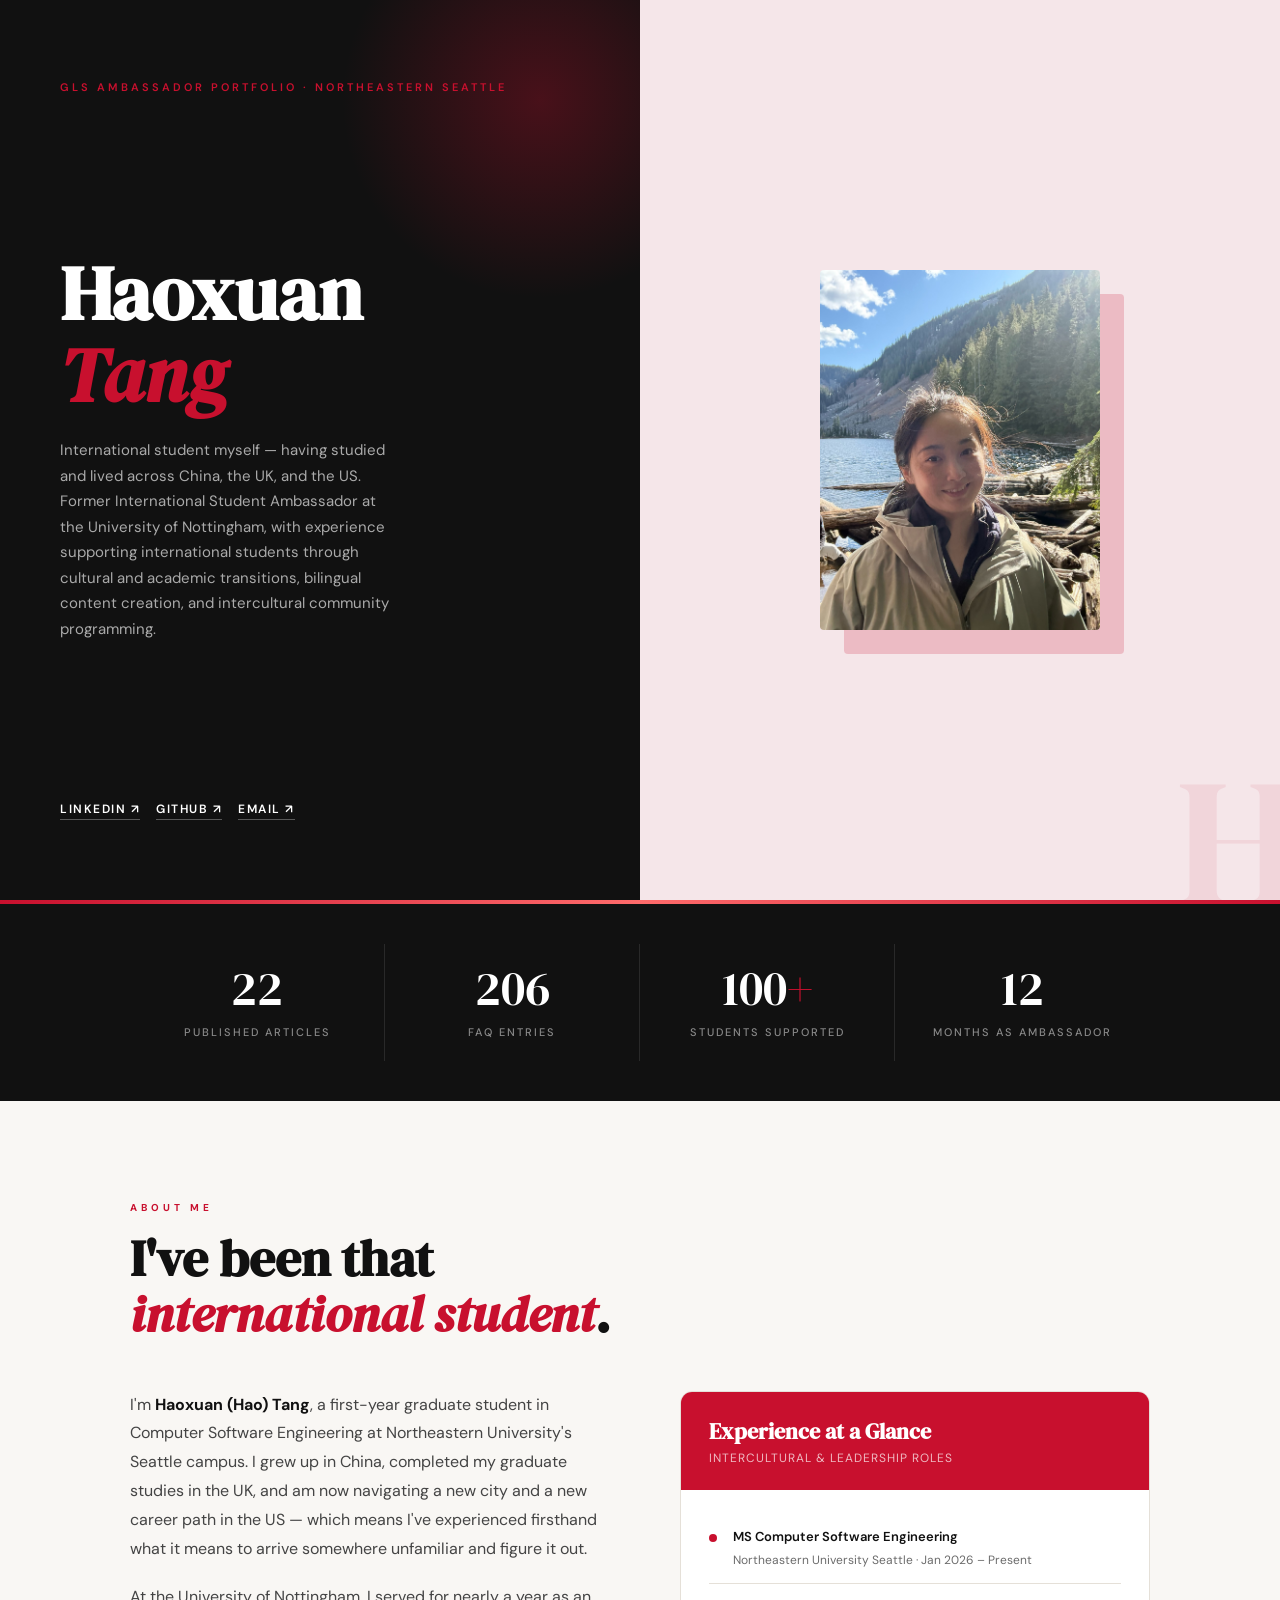
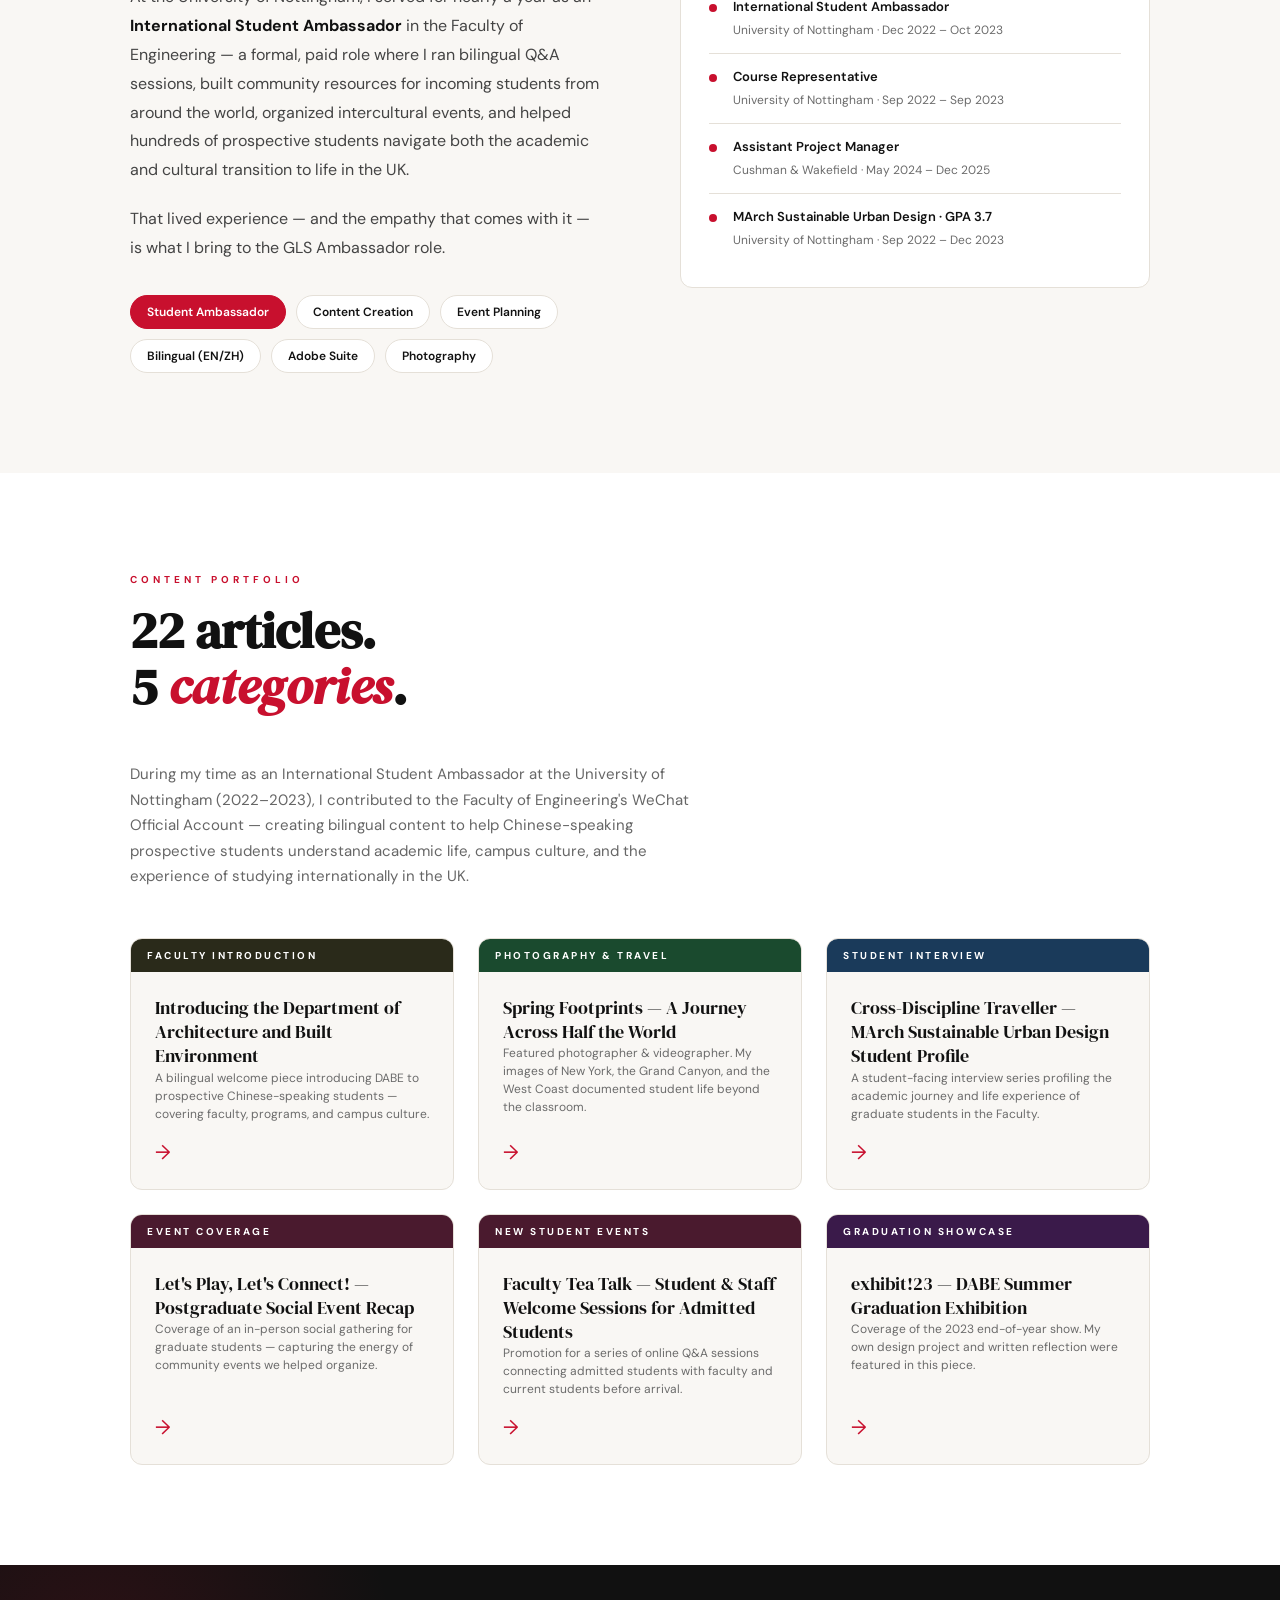
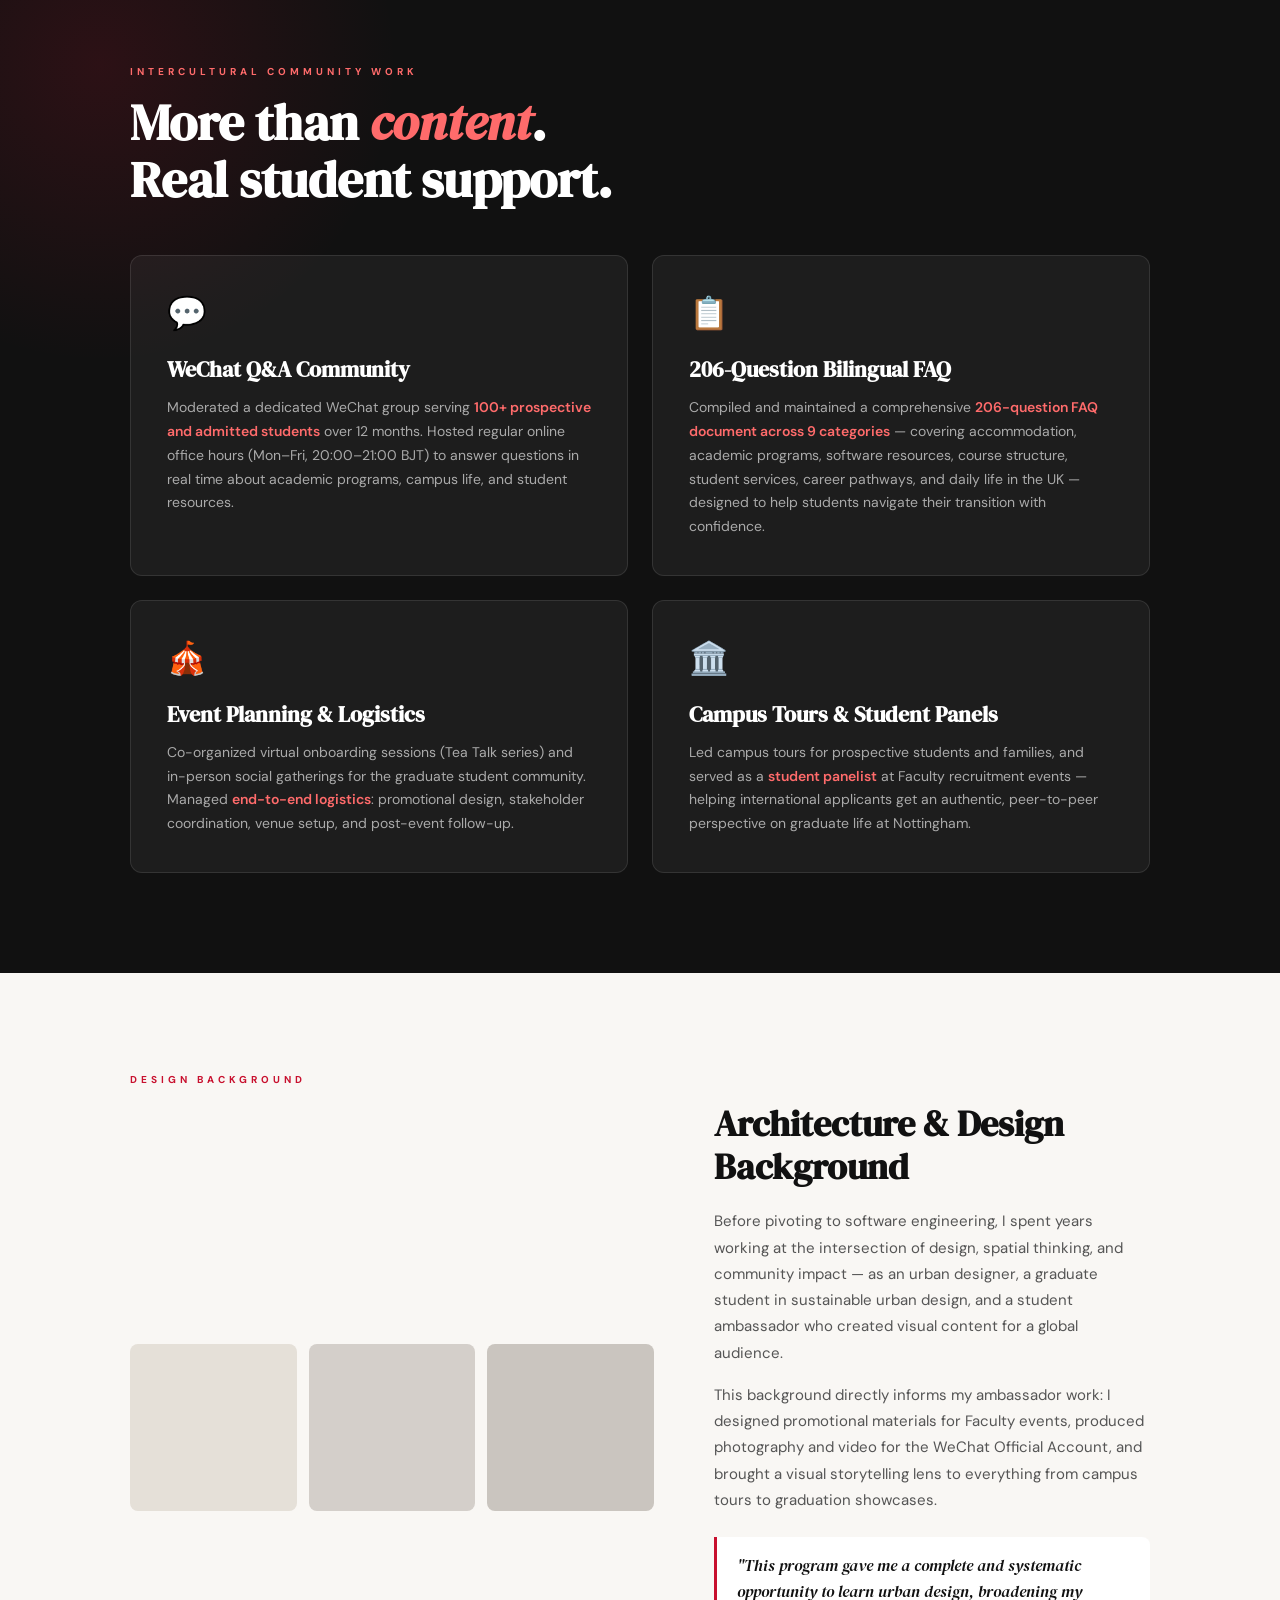
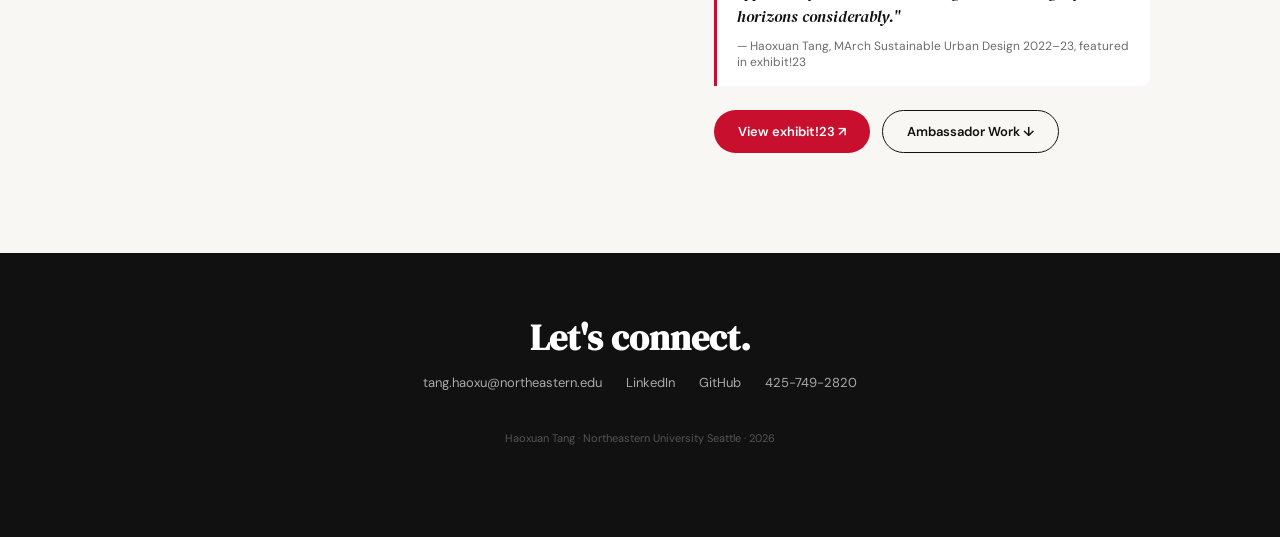
==== commit a766d37f: "Portfolio for GLS Ambassador" ====
--- a/index.html
+++ b/index.html
@@ -3,7 +3,7 @@
 <head>
 <meta charset="UTF-8">
 <meta name="viewport" content="width=device-width, initial-scale=1.0">
-<title>Haoxuan Tang — Student Affairs Ambassador Portfolio</title>
+<title>Haoxuan Tang — GLS Ambassador Portfolio</title>
 <link href="https://fonts.googleapis.com/css2?family=DM+Serif+Display:ital@0;1&family=DM+Sans:wght@300;400;500;600&display=swap" rel="stylesheet">
 <style>
   :root {
@@ -652,11 +652,11 @@
 <!-- HERO -->
 <div class="hero">
   <div class="hero-left">
-    <div class="hero-tag">Student Affairs Ambassador Portfolio</div>
+    <div class="hero-tag">GLS Ambassador Portfolio · Northeastern Seattle</div>
     <div>
       <h1 class="hero-name">Haoxuan<br><em>Tang</em></h1>
       <p class="hero-desc" style="margin-top: 24px;">
-        Graduate student at Northeastern University Seattle. Former International Student Ambassador at the University of Nottingham, with experience in student community support, content creation, and event organization.
+        International student myself — having studied and lived across China, the UK, and the US. Former International Student Ambassador at the University of Nottingham, with experience supporting international students through cultural and academic transitions, bilingual content creation, and intercultural community programming.
       </p>
     </div>
     <div class="hero-links">
@@ -691,7 +691,7 @@
       <span class="stat-label">Students Supported</span>
     </div>
     <div class="stat">
-      <span class="stat-num">10</span>
+      <span class="stat-num">12</span>
       <span class="stat-label">Months as Ambassador</span>
     </div>
   </div>
@@ -700,17 +700,17 @@
 <!-- ABOUT -->
 <section>
   <div class="section-label">About Me</div>
-  <h2 class="section-title">Building community<br>is <span>my work</span></h2>
+  <h2 class="section-title">I've been that<br><span>international student</span>.</h2>
   <div class="about-grid">
     <div class="about-text">
       <p>
-        I'm <strong>Haoxuan (Hao) Tang</strong>, a first-year graduate student in Computer Software Engineering at Northeastern University's Seattle campus. My background spans architecture, urban design, and project management — fields that are fundamentally about shaping how people experience shared spaces.
+        I'm <strong>Haoxuan (Hao) Tang</strong>, a first-year graduate student in Computer Software Engineering at Northeastern University's Seattle campus. I grew up in China, completed my graduate studies in the UK, and am now navigating a new city and a new career path in the US — which means I've experienced firsthand what it means to arrive somewhere unfamiliar and figure it out.
       </p>
       <p>
-        At the University of Nottingham, I served for nearly a year as an <strong>International Student Ambassador</strong> in the Faculty of Engineering — a formal, paid role where I ran student Q&A sessions, managed community channels, organized events, and helped hundreds of prospective students navigate a new country and academic system.
+        At the University of Nottingham, I served for nearly a year as an <strong>International Student Ambassador</strong> in the Faculty of Engineering — a formal, paid role where I ran bilingual Q&A sessions, built community resources for incoming students from around the world, organized intercultural events, and helped hundreds of prospective students navigate both the academic and cultural transition to life in the UK.
       </p>
       <p>
-        I know what it's like to arrive somewhere unfamiliar and figure it out. That experience shapes how I show up for others.
+        That lived experience — and the empathy that comes with it — is what I bring to the GLS Ambassador role.
       </p>
       <div class="about-pills">
         <span class="pill red">Student Ambassador</span>
@@ -724,7 +724,7 @@
     <div class="about-card">
       <div class="about-card-header">
         <h3>Experience at a Glance</h3>
-        <p>COMMUNITY & LEADERSHIP ROLES</p>
+        <p>INTERCULTURAL & LEADERSHIP ROLES</p>
       </div>
       <div class="about-card-body">
         <div class="timeline-item">
@@ -773,7 +773,7 @@
     <div class="section-label">Content Portfolio</div>
     <h2 class="section-title">22 articles.<br>5 <span>categories</span>.</h2>
     <p style="font-size: 15px; color: #666; max-width: 560px; line-height: 1.7; margin-bottom: 48px;">
-      During my time as an International Student Ambassador at the University of Nottingham (2022–2023), I contributed to the Faculty of Engineering's WeChat Official Account — producing articles spanning faculty introductions, student interviews, event coverage, travel features, and graduation showcases, reaching Chinese-speaking prospective students worldwide.
+      During my time as an International Student Ambassador at the University of Nottingham (2022–2023), I contributed to the Faculty of Engineering's WeChat Official Account — creating bilingual content to help Chinese-speaking prospective students understand academic life, campus culture, and the experience of studying internationally in the UK.
     </p>
     <div class="articles-grid">
 
@@ -850,7 +850,7 @@
 <!-- COMMUNITY -->
 <div class="community-section" id="community">
   <div class="community-inner">
-    <div class="section-label">Community Work</div>
+    <div class="section-label">Intercultural Community Work</div>
     <h2 class="section-title">More than <span>content</span>.<br>Real student support.</h2>
     <div class="community-grid">
 
@@ -866,7 +866,7 @@
         <div class="community-icon">📋</div>
         <h3>206-Question Bilingual FAQ</h3>
         <p>
-          Compiled and maintained a comprehensive <span class="community-highlight">206-question FAQ document across 9 categories</span> — covering accommodation, visa processes, software resources, course structure, career pathways, and daily life in the UK — designed to help students navigate their transition with confidence.
+          Compiled and maintained a comprehensive <span class="community-highlight">206-question FAQ document across 9 categories</span> — covering accommodation, academic programs, software resources, course structure, student services, career pathways, and daily life in the UK — designed to help students navigate their transition with confidence.
         </p>
       </div>
 
@@ -939,7 +939,6 @@
 <!-- FOOTER -->
 <footer>
   <h2>Let's connect.</h2>
-  <p>Northeastern University Seattle · tang.haoxu@northeastern.edu</p>
   <div class="footer-links">
     <a href="mailto:tang.haoxu@northeastern.edu">tang.haoxu@northeastern.edu</a>
     <a href="https://linkedin.com/in/haoxuan-tang" target="_blank">LinkedIn</a>
